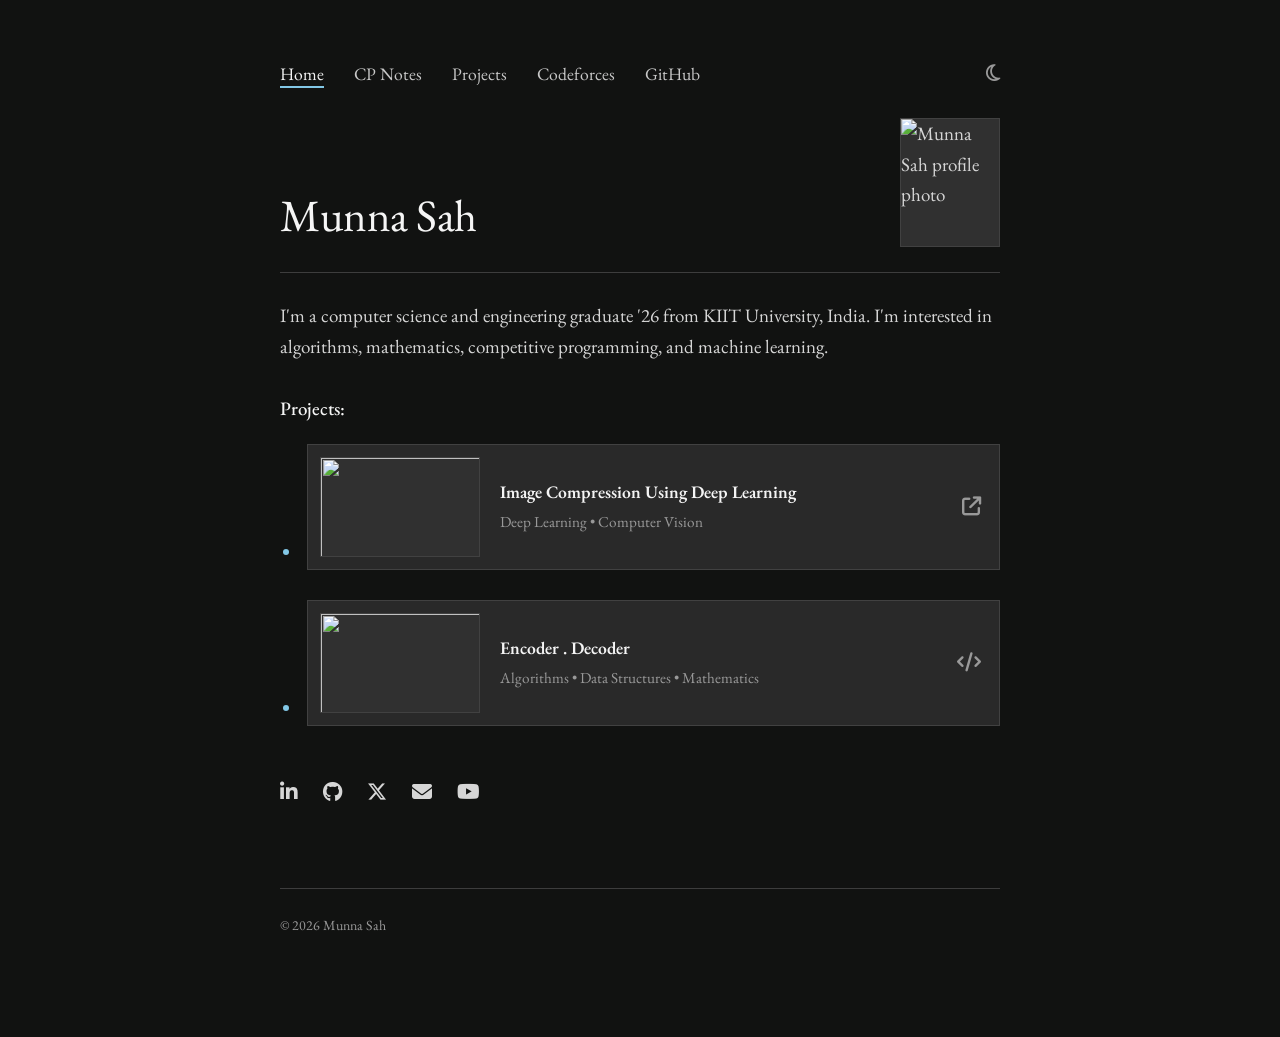
==== index.html @ 7e4b1193 "Add files via upload" ====
<!DOCTYPE html>
<html lang="en">

<head>

    <meta charset="UTF-8">

    <meta name="viewport" content="width=device-width, initial-scale=1.0">

    <title>Munna Sah — Portfolio</title>


    <!-- Google Font: EB Garamond -->

    <link rel="preconnect" href="https://fonts.googleapis.com">

    <link rel="preconnect" href="https://fonts.gstatic.com" crossorigin>

    <link href="https://fonts.googleapis.com/css2?family=EB+Garamond:ital,wght@0,400;0,500;0,600;1,400&display=swap"
        rel="stylesheet">


    <!-- Font Awesome -->

    <link rel="stylesheet" href="https://cdnjs.cloudflare.com/ajax/libs/font-awesome/6.5.1/css/all.min.css">


    <!-- Our CSS -->

    <link rel="stylesheet" href="style.css">

</head>


<body class="dark-mode">

    <div class="container">


        <!-- =========================================
             NAVIGATION
             ========================================= -->

        <header>

            <nav>

                <a href="index.html" class="active">
                    Home
                </a>

                <a href="cp-notes.html">
                    CP Notes
                </a>

                <a href="projects.html">
                    Projects
                </a>

                <a href="https://codeforces.com/profile/doitmuna" target="_blank" rel="noopener noreferrer">
                    Codeforces
                </a>

                <a href="https://github.com/doitmuna" target="_blank" rel="noopener noreferrer">
                    GitHub
                </a>

            </nav>


            <!-- Theme Toggle -->

            <button class="theme-toggle" id="themeToggle" aria-label="Toggle dark mode">
                <i class="fa-regular fa-sun"></i>
            </button>

        </header>


        <!-- =========================================
             MAIN CONTENT
             ========================================= -->

        <main>


            <!-- HERO -->

            <div class="hero-section">

                <h1>
                    Munna Sah
                </h1>


                <img src="assets/profile.png" class="profile-photo" alt="Munna Sah profile photo">

            </div>


            <hr>


            <!-- =====================================
                 INTRODUCTION
                 ===================================== -->

            <p>
                I'm a computer science and engineering graduate '26
                from KIIT University, India. I'm interested in algorithms,
                mathematics, competitive programming, and machine learning.
            </p>


            <!-- =====================================
                 PROJECTS
                 ===================================== -->

            <p class="section-label">
                Projects:
            </p>


            <ul>


                <!-- PROJECT 1 -->

                <li>

                    <a href="projects/image-compression.html" class="preview-card project-list-card">

                        <img src="assets/image compression.png" alt="">


                        <div class="card-content">

                            <div class="card-title">
                                Image Compression Using Deep Learning
                            </div>

                            <div class="card-subtitle">
                                Deep Learning • Computer Vision
                            </div>

                        </div>


                        <div class="card-icon">

                            <i class="fa-solid fa-arrow-up-right-from-square"></i>

                        </div>

                    </a>

                </li>


                <!-- PROJECT 2 -->

                <li>
                    <a href="projects/competitive-programming.html" class="preview-card project-list-card">

                        <img src="assets/image captioning.png" alt="">


                        <div class="card-content">

                            <div class="card-title">
                                Encoder . Decoder
                            </div>

                            <div class="card-subtitle">
                                Algorithms • Data Structures • Mathematics
                            </div>

                        </div>


                        <div class="card-icon">

                            <i class="fa-solid fa-code"></i>

                        </div>

                    </a>

                </li>
                <!--Project 3-->

            </ul>


            <!-- =====================================
                 SOCIAL LINKS
                 ===================================== -->

            <div class="social-links">


                <!-- LinkedIn -->

                <a href="https://www.linkedin.com/in/munna-sah/" target="_blank" rel="noopener noreferrer"
                    aria-label="LinkedIn">

                    <i class="fa-brands fa-linkedin-in"></i>

                </a>


                <!-- GitHub -->

                <a href="https://github.com/doitmuna" target="_blank" rel="noopener noreferrer" aria-label="GitHub">

                    <i class="fa-brands fa-github"></i>

                </a>


                <!-- X -->

                <a href="https://x.com/doitmuna" target="_blank" rel="noopener noreferrer" aria-label="X">

                    <i class="fa-brands fa-x-twitter"></i>

                </a>


                <!-- Email -->

                <a href="https://mail.google.com/mail/?view=cm&fs=1&to=munna.kumar.sah.edu@gmail.com" target="_blank"
                    rel="noopener noreferrer" aria-label="Email">

                    <i class="fa-solid fa-envelope"></i>

                </a>

                <!-- YouTube - Competitive Programming -->
                <a href="https://youtube.com/@identi-cal" target="_blank" rel="noopener noreferrer">
                    <i class="fa-brands fa-youtube"></i>
                </a>

            </div>


        </main>


        <!-- =====================================
             FOOTER
             ===================================== -->

        <footer>

            © 2026 Munna Sah

        </footer>


    </div>


    <!-- Shared JavaScript -->

    <script src="script.js"></script>

</body>

</html>
---- style.css ----
/* =====================================================
   MUNNA SAH PORTFOLIO
   Shared stylesheet
   ===================================================== */


/* =====================================================
   COLOR PALETTE
   ===================================================== */

:root {
    --bg-color: #ffffff;

    --text-main: #3f4b52;
    --text-heading: #24343d;
    --text-muted: #7c8b94;

    --nav-link: #526873;

    --accent: #72b6d6;
    --accent-dark: #4e9cc2;
    --accent-light: #eaf6fb;

    --hr-color: #dcecf3;

    --card-bg: #f4fafd;
    --card-border: #d8eaf2;
    --card-hover: #e8f5fa;

    --font-serif: "EB Garamond", Georgia, serif;
}


/* =====================================================
   DARK MODE
   ===================================================== */

body.dark-mode {
    --bg-color: #111211;

    --text-main: #d6d6d6;
    --text-heading: #f5f5f5;
    --text-muted: #999999;

    --nav-link: #c8c8c8;

    --accent: #82c7e6;
    --accent-dark: #a6d9ee;
    --accent-light: #303030;

    --hr-color: #3d3d3d;

    --card-bg: #292929;
    --card-border: #414141;
    --card-hover: #333333;
}


/* =====================================================
   BASIC RESET
   ===================================================== */

* {
    box-sizing: border-box;
    margin: 0;
    padding: 0;
}


html {
    scroll-behavior: smooth ;
}


body {
    background-color: var(--bg-color);
    color: var(--text-main);

    font-family: var(--font-serif);
    font-size: 19px;
    line-height: 1.6;

    padding: 60px 20px 100px;

    transition:
        background-color 0.3s ease,
        color 0.3s ease;
}


/* =====================================================
   MAIN CONTAINER
   ===================================================== */

.container {
    max-width: 720px;
    margin: 0 auto;
}


/* =====================================================
   NAVIGATION
   ===================================================== */

header {
    display: flex;
    justify-content: space-between;
    align-items: center;

    margin-bottom: 30px;
}


nav {
    display: flex;
    gap: 30px;
    flex-wrap: wrap;
}


nav a {
    color: var(--nav-link);

    text-decoration: none;

    font-size: 1.1rem;

    transition:
        color 0.2s ease,
        transform 0.2s ease;
}


nav a:hover {
    color: var(--accent-dark);
}


nav a.active {
    color: var(--text-heading);

    text-decoration: underline;
    text-decoration-color: var(--accent);

    text-decoration-thickness: 2px;
    text-underline-offset: 6px;
}


/* =====================================================
   THEME TOGGLE
   ===================================================== */

.theme-toggle {
    color: var(--text-muted);

    font-size: 1.2rem;

    cursor: pointer;

    background: none;
    border: none;

    transition: color 0.2s ease;
}


.theme-toggle:hover {
    color: var(--accent-dark);
}


/* =====================================================
   HEADINGS
   ===================================================== */

h1 {
    font-size: 2.8rem;

    font-weight: 400;

    color: var(--text-heading);

    letter-spacing: -0.01em;
}


h2 {
    font-size: 1.8rem;

    font-weight: 500;

    color: var(--text-heading);

    margin-bottom: 15px;
}


h3 {
    color: var(--text-heading);
}


/* =====================================================
   HERO
   ===================================================== */

.hero-section {
    display: flex;

    justify-content: space-between;
    align-items: flex-end;

    margin-bottom: 20px;
}


.profile-photo {
    width: 100px;
    height: 129px;

    border-radius: 0;

    object-fit: cover;

    border: 1px solid var(--card-border);

    margin-bottom: 5px;

    background-color: var(--accent-light);
}


/* =====================================================
   HORIZONTAL LINE
   ===================================================== */

hr {
    border: none;

    height: 1px;

    background-color: var(--hr-color);

    margin-bottom: 28px;
}


/* =====================================================
   TEXT
   ===================================================== */

p {
    margin-bottom: 24px;
}


.section-label {
    margin-top: 32px;
    margin-bottom: 20px;

    color: var(--text-heading);

    font-weight: 500;
}


/* =====================================================
   LISTS
   ===================================================== */

ul {
    list-style-type: disc;

    padding-left: 22px;
}


ul li {
    margin-bottom: 30px;

    color: var(--text-main);

    padding-left: 5px;
}


ul li::marker {
    color: var(--accent);
}


/* =====================================================
   PREVIEW CARDS
   ===================================================== */

.projects-grid {
    display: flex;

    flex-direction: column;

    gap: 20px;

    margin-top: 30px;
}


.preview-card {
    display: flex;

    align-items: center;

    background-color: var(--card-bg);

    border: 1px solid var(--card-border);

    padding: 12px;

    text-decoration: none;

    color: inherit;

    transition:
        background-color 0.2s ease,
        border-color 0.2s ease,
        transform 0.2s ease;

    position: relative;
}


.preview-card:hover {
    background-color: var(--card-hover);

    border-color: var(--accent);

    transform: translateY(-2px);
}


.preview-card img {
    width: 160px;
    height: 100px;

    object-fit: cover;

    border: 1px solid var(--card-border);

    background-color: var(--accent-light);

    margin-right: 20px;
}


.card-content {
    flex: 1;

    padding-right: 40px;
}


.card-date {
    font-size: 0.9rem;

    color: var(--text-muted);

    margin-bottom: 4px;

    text-transform: uppercase;

    letter-spacing: 0.05em;
}


.card-title {
    font-weight: 600;

    font-size: 1.1rem;

    color: var(--text-heading);

    margin-bottom: 6px;

    line-height: 1.4;
}


.card-subtitle {
    font-size: 0.95rem;

    color: var(--text-muted);
}


.card-icon {
    position: absolute;

    right: 18px;

    top: 50%;

    transform: translateY(-50%);

    color: var(--text-muted);

    font-size: 1.2rem;
}


/* =====================================================
   PROJECT SECTION ON HOME
   ===================================================== */

.project-list-card {
    margin-top: 14px;
}


/* =====================================================
   SOCIAL LINKS
   ===================================================== */

.social-links {
    display: flex;

    gap: 25px;

    margin-top: 50px;
}


.social-links a {
    color: var(--text-main);

    font-size: 1.25rem;

    text-decoration: none;

    transition:
        color 0.2s ease,
        transform 0.2s ease;
}


.social-links a:hover {
    color: var(--accent-dark);

    transform: translateY(-2px);
}


/* =====================================================
   PAGE HEADER
   ===================================================== */

.page-header {
    margin-bottom: 30px;
}


.page-header h1 {
    margin-bottom: 18px;
}


.page-header p {
    color: var(--text-main);
}


/* =====================================================
   ARTICLE / INDIVIDUAL PAGE
   ===================================================== */

.article {
    max-width: 720px;

    margin: 0 auto;
}


.article h1 {
    margin-bottom: 20px;
}


.article h2 {
    margin-top: 40px;
}


.article h3 {
    margin-top: 30px;

    margin-bottom: 10px;
}


.article p {
    margin-bottom: 20px;
}


.article ul,
.article ol {
    margin-bottom: 20px;
}


.article li {
    margin-bottom: 8px;
}


.article pre {
    overflow-x: auto;

    background-color: #111827;

    color: #f9fafb;

    padding: 20px;

    border-radius: 6px;

    margin: 25px 0;
}


.article code {
    font-family: Consolas, monospace;
}


/* =====================================================
   FOOTER
   ===================================================== */

footer {
    margin-top: 80px;

    padding-top: 25px;

    border-top: 1px solid var(--hr-color);

    color: var(--text-muted);

    font-size: 14px;
}


/* =====================================================
   SELECTION
   ===================================================== */

::selection {
    background: var(--accent);

    color: #ffffff;
}


/* =====================================================
   MOBILE
   ===================================================== */

@media (max-width: 600px) {

    body {
        font-size: 15px;

        padding:
            35px 18px 70px;
    }


    header {
        margin-bottom: 50px;

        align-items: flex-start;
    }


    nav {
        gap: 15px;
    }


    nav a {
        font-size: 1rem;
    }


    .hero-section {
        flex-direction: column-reverse;

        align-items: flex-start;

        gap: 18px;
    }


    h1 {
        font-size: 2.0rem;
    }


    .profile-photo {
        width: 90px;
        height: 90px;
    }


    .preview-card {
        flex-direction: column;

        align-items: flex-start;
    }


    .preview-card img {
        width: 100%;

        height: auto;

        aspect-ratio: 16 / 9;

        margin-right: 0;

        margin-bottom: 15px;
    }


    .card-content {
        padding-right: 25px;
    }


    .card-icon {
        top: 20px;

        right: 15px;

        transform: none;
    }


    .social-links {
        margin-top: 40px;
    }
}
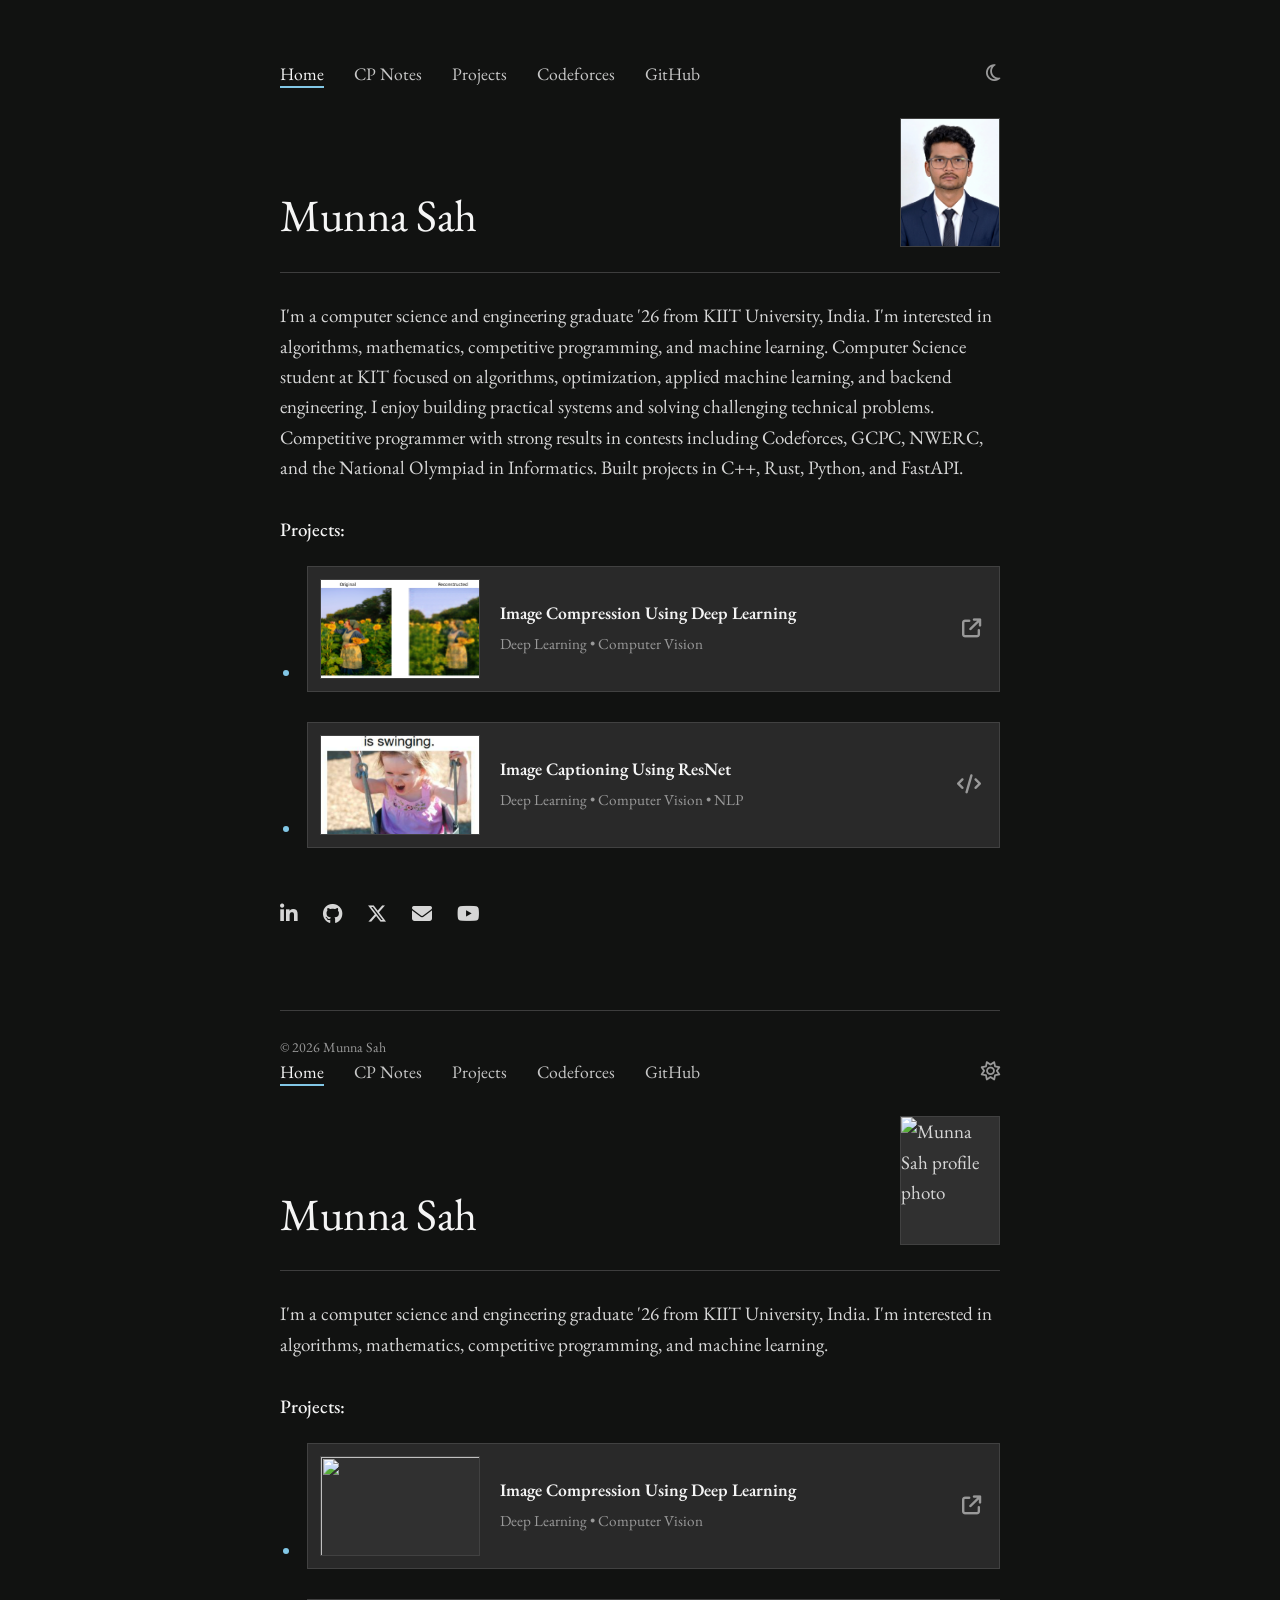
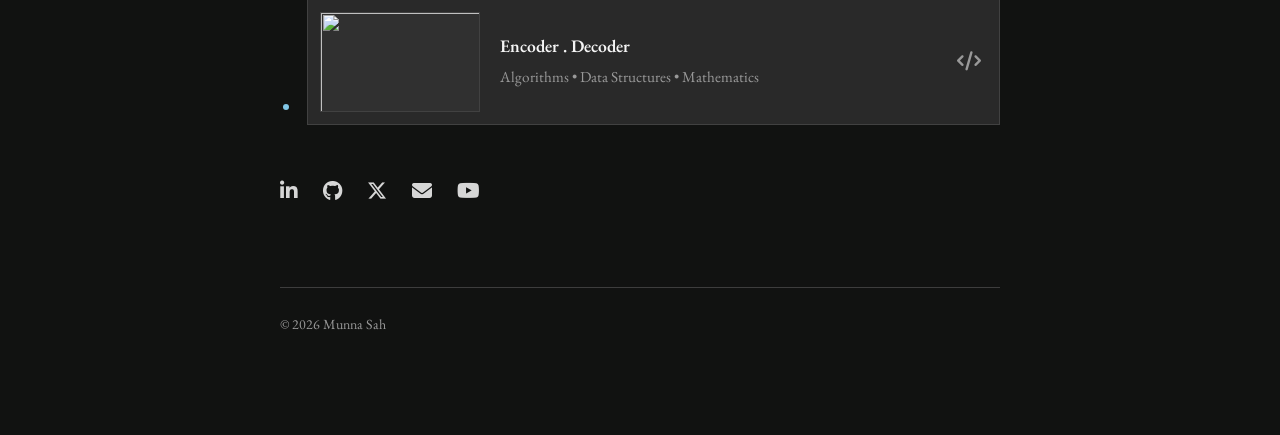
==== commit bfd25f18: "Revise index.html with updated portfolio information Updated the portfolio with new content and proj" ====
--- a/index.html
+++ b/index.html
@@ -6,7 +6,228 @@
     <meta charset="UTF-8">
 
     <meta name="viewport" content="width=device-width, initial-scale=1.0">
-
+<!DOCTYPE html>
+<html lang="en">
+
+<head>
+
+    <meta charset="UTF-8">
+
+    <meta name="viewport" content="width=device-width, initial-scale=1.0">
+
+    <title>Munna Sah — Portfolio</title>
+
+    <link rel="preconnect" href="https://fonts.googleapis.com">
+
+    <link rel="preconnect" href="https://fonts.gstatic.com" crossorigin>
+
+    <link href="https://fonts.googleapis.com/css2?family=EB+Garamond:ital,wght@0,400;0,500;0,600;1,400&display=swap"
+        rel="stylesheet">
+
+    <link rel="stylesheet" href="https://cdnjs.cloudflare.com/ajax/libs/font-awesome/6.5.1/css/all.min.css">
+
+    <link rel="stylesheet" href="style.css">
+
+</head>
+
+
+<body class="dark-mode">
+
+    <div class="container">
+
+        <header>
+
+            <nav>
+
+                <a href="index.html" class="active">
+                    Home
+                </a>
+
+                <a href="cp-notes.html">
+                    CP Notes
+                </a>
+
+                <a href="projects.html">
+                    Projects
+                </a>
+
+                <a href="https://codeforces.com/profile/doitmuna" target="_blank" rel="noopener noreferrer">
+                    Codeforces
+                </a>
+
+                <a href="https://github.com/doitmuna" target="_blank" rel="noopener noreferrer">
+                    GitHub
+                </a>
+
+            </nav>
+
+            <button class="theme-toggle" id="themeToggle" aria-label="Toggle dark mode">
+                <i class="fa-regular fa-sun"></i>
+            </button>
+
+        </header>
+
+
+        <main>
+
+            <div class="hero-section">
+
+                <h1>
+                    Munna Sah
+                </h1>
+
+                <img src="profile.png" class="profile-photo" alt="Munna Sah profile photo">
+
+            </div>
+
+
+            <hr>
+
+
+            <p>
+                I'm a computer science and engineering graduate '26
+                from KIIT University, India. I'm interested in algorithms,
+                mathematics, competitive programming, and machine learning.
+                Computer Science student at KIT focused on algorithms, optimization,
+                applied machine learning, and backend engineering. I enjoy building
+                practical systems and solving challenging technical problems.
+                Competitive programmer with strong results in contests including
+                Codeforces, GCPC, NWERC, and the National Olympiad in Informatics.
+                Built projects in C++, Rust, Python, and FastAPI.
+            </p>
+
+
+            <p class="section-label">
+                Projects:
+            </p>
+
+
+            <ul>
+
+                <li>
+
+                    <a href="projects/image-compression.html" class="preview-card project-list-card">
+
+                        <img src="image compression.png" alt="Image Compression Using Deep Learning">
+
+                        <div class="card-content">
+
+                            <div class="card-title">
+                                Image Compression Using Deep Learning
+                            </div>
+
+                            <div class="card-subtitle">
+                                Deep Learning • Computer Vision
+                            </div>
+
+                        </div>
+
+                        <div class="card-icon">
+
+                            <i class="fa-solid fa-arrow-up-right-from-square"></i>
+
+                        </div>
+
+                    </a>
+
+                </li>
+
+
+                <li>
+
+                    <a href="projects/competitive-programming.html" class="preview-card project-list-card">
+
+                        <img src="image captioning.png" alt="Image Captioning Using ResNet">
+
+                        <div class="card-content">
+
+                            <div class="card-title">
+                                Image Captioning Using ResNet
+                            </div>
+
+                            <div class="card-subtitle">
+                                Deep Learning • Computer Vision • NLP
+                            </div>
+
+                        </div>
+
+                        <div class="card-icon">
+
+                            <i class="fa-solid fa-code"></i>
+
+                        </div>
+
+                    </a>
+
+                </li>
+
+            </ul>
+
+
+            <div class="social-links">
+
+                <a href="https://www.linkedin.com/in/munna-sah/" target="_blank" rel="noopener noreferrer"
+                    aria-label="LinkedIn">
+
+                    <i class="fa-brands fa-linkedin-in"></i>
+
+                </a>
+
+
+                <a href="https://github.com/doitmuna" target="_blank" rel="noopener noreferrer"
+                    aria-label="GitHub">
+
+                    <i class="fa-brands fa-github"></i>
+
+                </a>
+
+
+                <a href="https://x.com/doitmuna" target="_blank" rel="noopener noreferrer" aria-label="X">
+
+                    <i class="fa-brands fa-x-twitter"></i>
+
+                </a>
+
+
+                <a href="https://mail.google.com/mail/?view=cm&fs=1&to=munna.kumar.sah.edu@gmail.com"
+                    target="_blank"
+                    rel="noopener noreferrer"
+                    aria-label="Email">
+
+                    <i class="fa-solid fa-envelope"></i>
+
+                </a>
+
+
+                <a href="https://youtube.com/@identi-cal"
+                    target="_blank"
+                    rel="noopener noreferrer"
+                    aria-label="YouTube">
+
+                    <i class="fa-brands fa-youtube"></i>
+
+                </a>
+
+            </div>
+
+        </main>
+
+
+        <footer>
+
+            © 2026 Munna Sah
+
+        </footer>
+
+
+    </div>
+
+
+    <script src="script.js"></script>
+
+</body>
+
+</html>
     <title>Munna Sah — Portfolio</title>
 
 
@@ -267,4 +488,4 @@
 
 </body>
 
-</html>+</html>
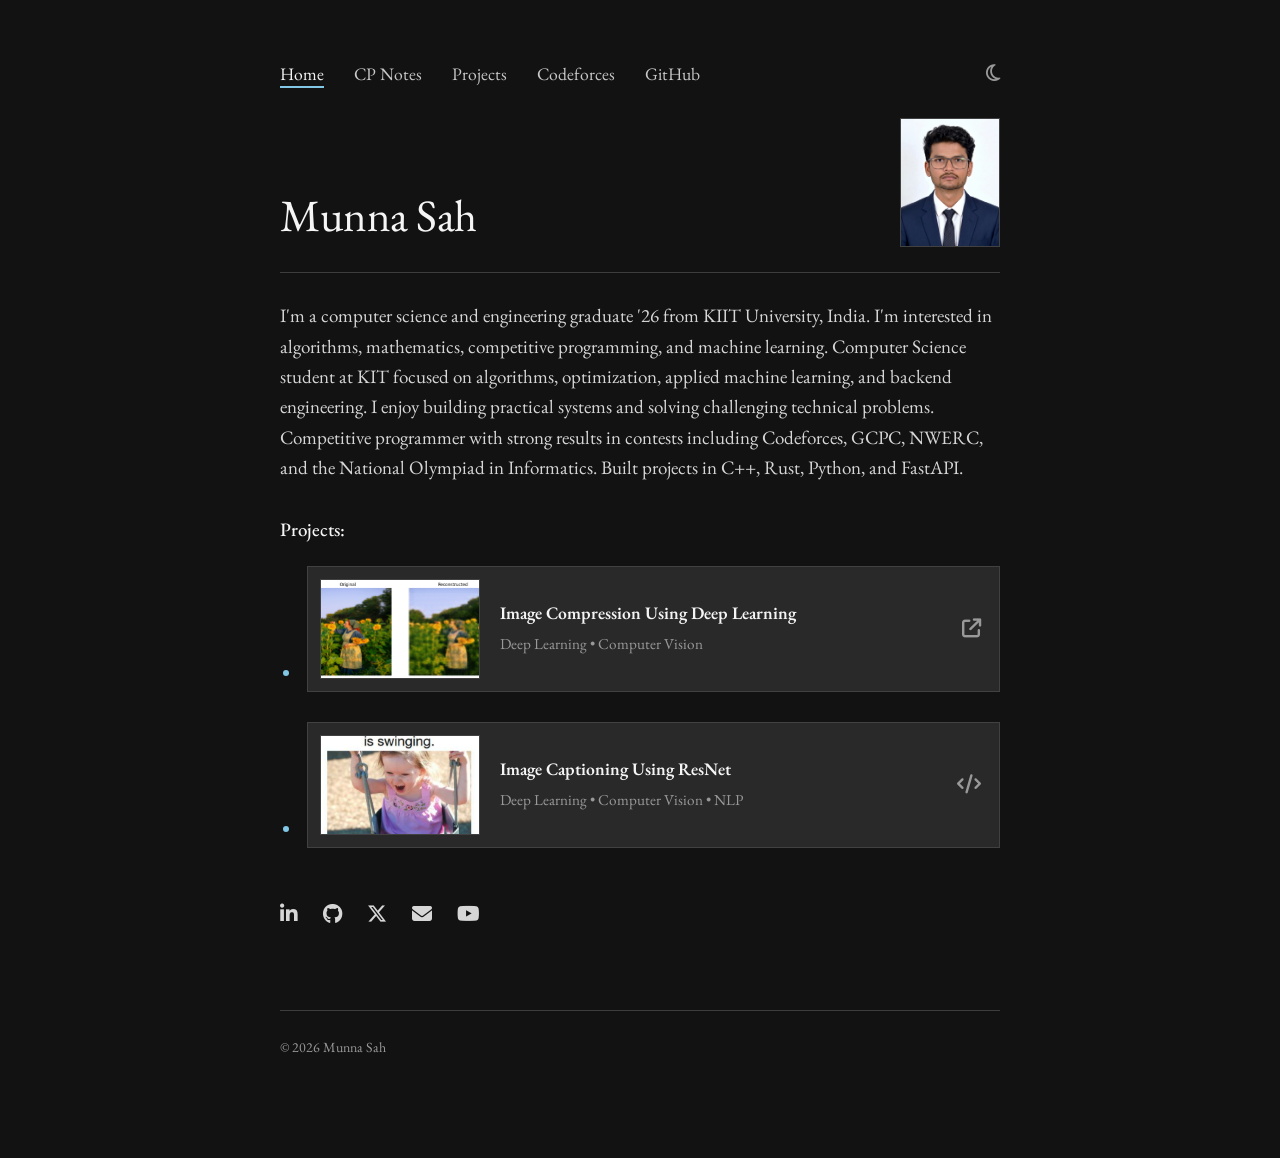
==== commit 393d9754: "Refactor index.html for improved structure and content" ====
--- a/index.html
+++ b/index.html
@@ -1,11 +1,3 @@
-<!DOCTYPE html>
-<html lang="en">
-
-<head>
-
-    <meta charset="UTF-8">
-
-    <meta name="viewport" content="width=device-width, initial-scale=1.0">
 <!DOCTYPE html>
 <html lang="en">
 
@@ -228,264 +220,3 @@
 </body>
 
 </html>
-    <title>Munna Sah — Portfolio</title>
-
-
-    <!-- Google Font: EB Garamond -->
-
-    <link rel="preconnect" href="https://fonts.googleapis.com">
-
-    <link rel="preconnect" href="https://fonts.gstatic.com" crossorigin>
-
-    <link href="https://fonts.googleapis.com/css2?family=EB+Garamond:ital,wght@0,400;0,500;0,600;1,400&display=swap"
-        rel="stylesheet">
-
-
-    <!-- Font Awesome -->
-
-    <link rel="stylesheet" href="https://cdnjs.cloudflare.com/ajax/libs/font-awesome/6.5.1/css/all.min.css">
-
-
-    <!-- Our CSS -->
-
-    <link rel="stylesheet" href="style.css">
-
-</head>
-
-
-<body class="dark-mode">
-
-    <div class="container">
-
-
-        <!-- =========================================
-             NAVIGATION
-             ========================================= -->
-
-        <header>
-
-            <nav>
-
-                <a href="index.html" class="active">
-                    Home
-                </a>
-
-                <a href="cp-notes.html">
-                    CP Notes
-                </a>
-
-                <a href="projects.html">
-                    Projects
-                </a>
-
-                <a href="https://codeforces.com/profile/doitmuna" target="_blank" rel="noopener noreferrer">
-                    Codeforces
-                </a>
-
-                <a href="https://github.com/doitmuna" target="_blank" rel="noopener noreferrer">
-                    GitHub
-                </a>
-
-            </nav>
-
-
-            <!-- Theme Toggle -->
-
-            <button class="theme-toggle" id="themeToggle" aria-label="Toggle dark mode">
-                <i class="fa-regular fa-sun"></i>
-            </button>
-
-        </header>
-
-
-        <!-- =========================================
-             MAIN CONTENT
-             ========================================= -->
-
-        <main>
-
-
-            <!-- HERO -->
-
-            <div class="hero-section">
-
-                <h1>
-                    Munna Sah
-                </h1>
-
-
-                <img src="assets/profile.png" class="profile-photo" alt="Munna Sah profile photo">
-
-            </div>
-
-
-            <hr>
-
-
-            <!-- =====================================
-                 INTRODUCTION
-                 ===================================== -->
-
-            <p>
-                I'm a computer science and engineering graduate '26
-                from KIIT University, India. I'm interested in algorithms,
-                mathematics, competitive programming, and machine learning.
-            </p>
-
-
-            <!-- =====================================
-                 PROJECTS
-                 ===================================== -->
-
-            <p class="section-label">
-                Projects:
-            </p>
-
-
-            <ul>
-
-
-                <!-- PROJECT 1 -->
-
-                <li>
-
-                    <a href="projects/image-compression.html" class="preview-card project-list-card">
-
-                        <img src="assets/image compression.png" alt="">
-
-
-                        <div class="card-content">
-
-                            <div class="card-title">
-                                Image Compression Using Deep Learning
-                            </div>
-
-                            <div class="card-subtitle">
-                                Deep Learning • Computer Vision
-                            </div>
-
-                        </div>
-
-
-                        <div class="card-icon">
-
-                            <i class="fa-solid fa-arrow-up-right-from-square"></i>
-
-                        </div>
-
-                    </a>
-
-                </li>
-
-
-                <!-- PROJECT 2 -->
-
-                <li>
-                    <a href="projects/competitive-programming.html" class="preview-card project-list-card">
-
-                        <img src="assets/image captioning.png" alt="">
-
-
-                        <div class="card-content">
-
-                            <div class="card-title">
-                                Encoder . Decoder
-                            </div>
-
-                            <div class="card-subtitle">
-                                Algorithms • Data Structures • Mathematics
-                            </div>
-
-                        </div>
-
-
-                        <div class="card-icon">
-
-                            <i class="fa-solid fa-code"></i>
-
-                        </div>
-
-                    </a>
-
-                </li>
-                <!--Project 3-->
-
-            </ul>
-
-
-            <!-- =====================================
-                 SOCIAL LINKS
-                 ===================================== -->
-
-            <div class="social-links">
-
-
-                <!-- LinkedIn -->
-
-                <a href="https://www.linkedin.com/in/munna-sah/" target="_blank" rel="noopener noreferrer"
-                    aria-label="LinkedIn">
-
-                    <i class="fa-brands fa-linkedin-in"></i>
-
-                </a>
-
-
-                <!-- GitHub -->
-
-                <a href="https://github.com/doitmuna" target="_blank" rel="noopener noreferrer" aria-label="GitHub">
-
-                    <i class="fa-brands fa-github"></i>
-
-                </a>
-
-
-                <!-- X -->
-
-                <a href="https://x.com/doitmuna" target="_blank" rel="noopener noreferrer" aria-label="X">
-
-                    <i class="fa-brands fa-x-twitter"></i>
-
-                </a>
-
-
-                <!-- Email -->
-
-                <a href="https://mail.google.com/mail/?view=cm&fs=1&to=munna.kumar.sah.edu@gmail.com" target="_blank"
-                    rel="noopener noreferrer" aria-label="Email">
-
-                    <i class="fa-solid fa-envelope"></i>
-
-                </a>
-
-                <!-- YouTube - Competitive Programming -->
-                <a href="https://youtube.com/@identi-cal" target="_blank" rel="noopener noreferrer">
-                    <i class="fa-brands fa-youtube"></i>
-                </a>
-
-            </div>
-
-
-        </main>
-
-
-        <!-- =====================================
-             FOOTER
-             ===================================== -->
-
-        <footer>
-
-            © 2026 Munna Sah
-
-        </footer>
-
-
-    </div>
-
-
-    <!-- Shared JavaScript -->
-
-    <script src="script.js"></script>
-
-</body>
-
-</html>
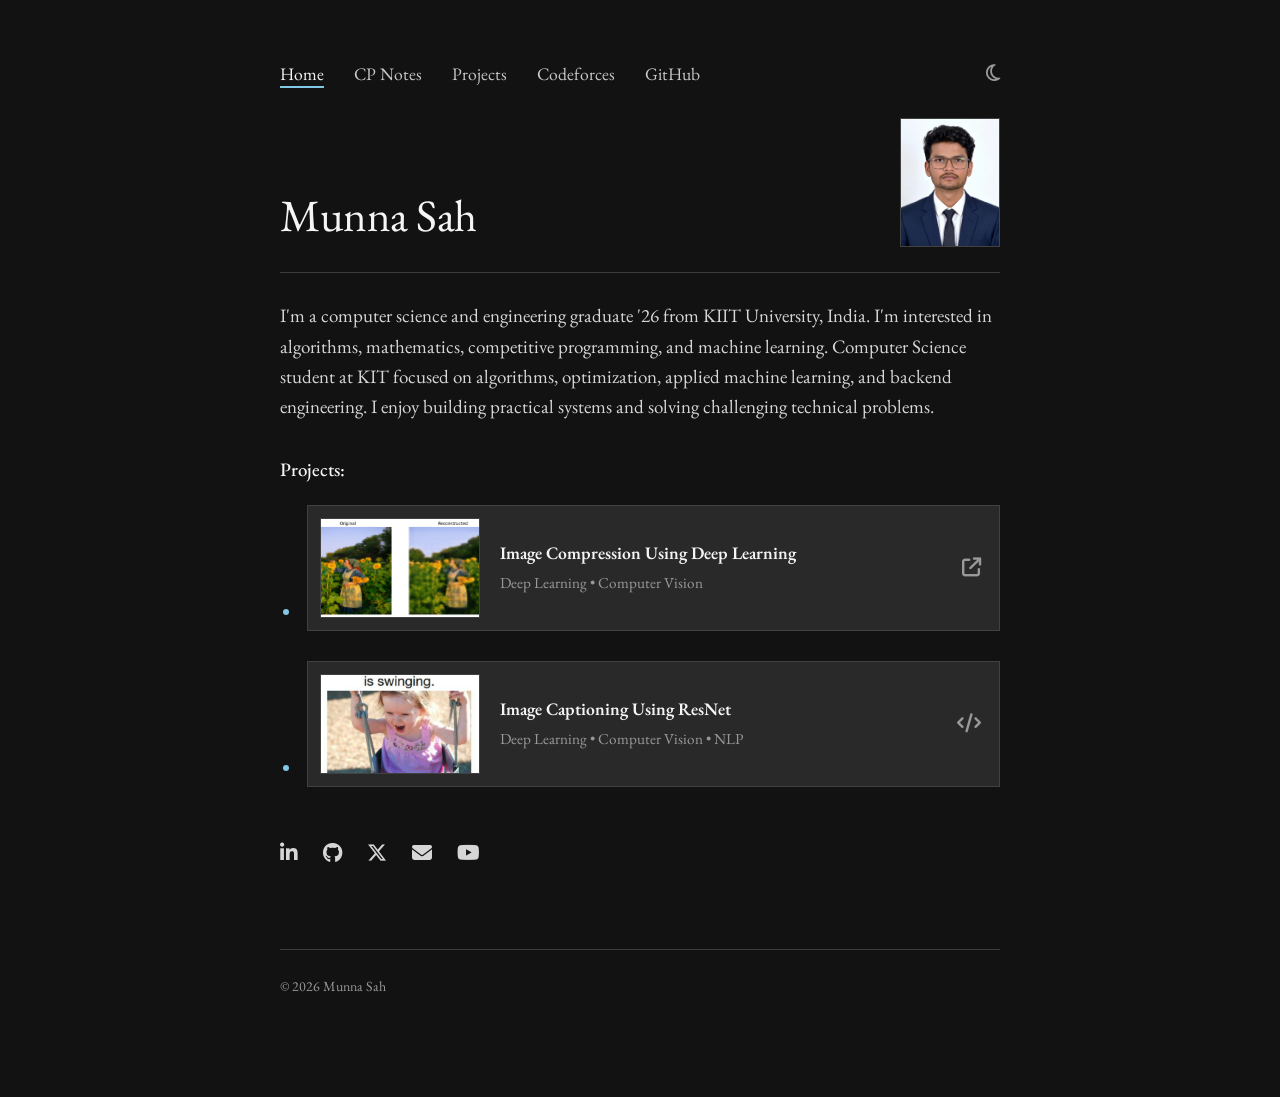
==== commit 8b23fced: "Fix HTML formatting and structure" ====
--- a/index.html
+++ b/index.html
@@ -1,6 +1,6 @@
 <!DOCTYPE html>
 <html lang="en">
-
+    
 <head>
 
     <meta charset="UTF-8">
@@ -83,9 +83,6 @@
                 Computer Science student at KIT focused on algorithms, optimization,
                 applied machine learning, and backend engineering. I enjoy building
                 practical systems and solving challenging technical problems.
-                Competitive programmer with strong results in contests including
-                Codeforces, GCPC, NWERC, and the National Olympiad in Informatics.
-                Built projects in C++, Rust, Python, and FastAPI.
             </p>
 
 
